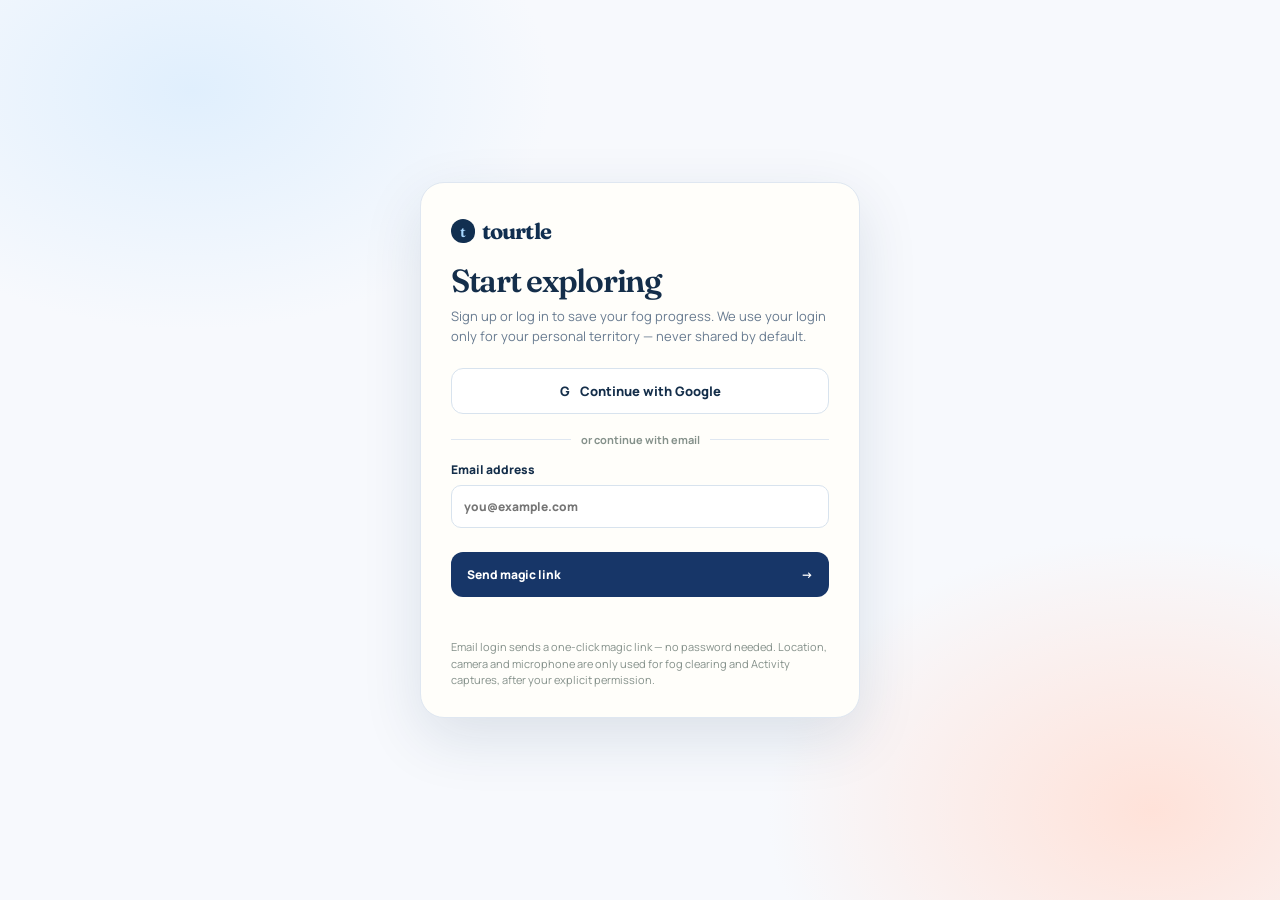
==== auth.html @ af5e0ed7 "deploy_8" ====
<!DOCTYPE html>
<html lang="en">
<head>
  <meta charset="UTF-8">
  <meta name="viewport" content="width=device-width, initial-scale=1.0">
  <title>Tourtle — Sign up / Log in</title>
  <link rel="stylesheet" href="app/style.css">
  <style>
    .auth-shell {
      min-height: 100vh;
      display: grid;
      place-items: center;
      padding: 32px 18px;
      background:
        radial-gradient(600px 400px at 15% 10%, #e0effd 0%, transparent 60%),
        radial-gradient(700px 500px at 90% 90%, #ffe2d9 0%, transparent 55%),
        var(--paper);
    }
    .auth-card {
      width: min(440px, 100%);
      background: #fffefa;
      border: 1px solid var(--line);
      border-radius: 24px;
      padding: 34px 30px 28px;
      box-shadow: 0 20px 60px rgba(17, 47, 80, 0.12);
    }
    .auth-card .brand { margin-bottom: 18px; }
    .auth-card h1 {
      font: 600 32px/1.1 Fraunces, serif;
      letter-spacing: -0.04em;
      margin: 0 0 8px;
    }
    .auth-copy { color: #687b90; font-size: 13px; line-height: 1.55; margin: 0 0 22px; }
    .google-btn {
      width: 100%;
      display: flex; align-items: center; justify-content: center; gap: 10px;
      border: 1px solid #d8e3ee; background: #fff; border-radius: 12px;
      padding: 13px 14px; font-weight: 800; font-size: 13px; color: var(--ink);
    }
    .google-btn:hover { border-color: #a8caea; }
    .divider {
      display: flex; align-items: center; gap: 10px;
      color: #84908a; font-size: 11px; font-weight: 700;
      margin: 18px 0 14px;
    }
    .divider::before, .divider::after {
      content: ""; height: 1px; background: var(--line); flex: 1;
    }
    .auth-field { display: block; font-size: 12px; font-weight: 800; margin: 0 0 10px; }
    .auth-field input {
      display: block; width: 100%; margin-top: 7px;
      border: 1px solid #d8e3ee; background: #fff; border-radius: 10px;
      padding: 12px; outline-color: #4c8fcf;
    }
    .auth-hint { font-size: 11px; color: #84908a; line-height: 1.5; margin: 12px 0 0; }
    .auth-status { font-size: 12px; font-weight: 700; margin: 12px 0 0; min-height: 18px; }
    .auth-status.ok { color: #1f8a4c; }
    .auth-status.err { color: #c0392b; }
  </style>
</head>
<body>
  <div class="auth-shell">
    <div class="auth-card">
      <a href="./index.html" class="brand">
        <div class="brand-mark">t</div>tourtle
      </a>
      <h1>Start exploring</h1>
      <p class="auth-copy">Sign up or log in to save your fog progress. We use your login only for your personal territory — never shared by default.</p>

      <button class="google-btn" id="googleButton" type="button">
        <span aria-hidden="true">G</span> Continue with Google
      </button>

      <div class="divider">or continue with email</div>

      <form id="emailForm">
        <label class="auth-field">
          Email address
          <input id="emailInput" type="email" required autocomplete="email" placeholder="you@example.com">
        </label>
        <button class="primary-button" type="submit" id="emailSubmit">
          Send magic link <span>&rarr;</span>
        </button>
      </form>

      <p class="auth-status" id="authStatus" role="status"></p>
      <p class="auth-hint">Email login sends a one-click magic link — no password needed. Location, camera and microphone are only used for fog clearing and Activity captures, after your explicit permission.</p>
    </div>
  </div>

  <script type="module">
    import { getSession, sendMagicLink, signInWithGoogle, supabase } from './app/auth.js';

    const statusEl = document.querySelector('#authStatus');
    const googleBtn = document.querySelector('#googleButton');
    const form = document.querySelector('#emailForm');
    const emailInput = document.querySelector('#emailInput');
    const submitBtn = document.querySelector('#emailSubmit');

    const params = new URLSearchParams(window.location.search);
    if (params.get('error')) {
      statusEl.textContent = 'Sign-in failed: ' + params.get('error');
      statusEl.className = 'auth-status err';
    }

    // Already signed in? Go straight to the app.
    getSession().then((session) => {
      if (session) window.location.replace('./index.html');
    });

    // Magic-link / OAuth redirect landing back on auth.html (e.g. misconfigured
    // Site URL): pick up the session then forward to the app.
    supabase.auth.onAuthStateChange((event, session) => {
      if ((event === 'SIGNED_IN' || event === 'TOKEN_REFRESHED') && session) {
        window.location.replace('./index.html');
      }
    });

    googleBtn.addEventListener('click', async () => {
      statusEl.textContent = 'Opening Google…';
      statusEl.className = 'auth-status';
      try {
        await signInWithGoogle();
      } catch (e) {
        statusEl.textContent = e.message || 'Google sign-in failed.';
        statusEl.className = 'auth-status err';
      }
    });

    form.addEventListener('submit', async (e) => {
      e.preventDefault();
      const email = emailInput.value.trim();
      if (!email) return;
      submitBtn.disabled = true;
      statusEl.textContent = 'Sending magic link…';
      statusEl.className = 'auth-status';
      try {
        await sendMagicLink(email);
        statusEl.textContent = 'Check your inbox — tap the magic link on this device to finish signing in.';
        statusEl.className = 'auth-status ok';
      } catch (err) {
        statusEl.textContent = err.message || 'Could not send magic link.';
        statusEl.className = 'auth-status err';
      } finally {
        submitBtn.disabled = false;
      }
    });
  </script>
</body>
</html>
---- app/style.css ----
@import url('https://fonts.googleapis.com/css2?family=DM+Mono:wght@500&family=Fraunces:opsz,wght@9..144,600;9..144,700&family=Manrope:wght@400;500;600;700;800&display=swap');

:root {
  --ink: #142e4a;
  --muted: #708094;
  --paper: #f7f9fd;
  --line: #dfe7f1;
  --mint: #a9d8ff;
  --deep-mint: #2568ab;
  --coral: #ff836b;
  --navy: #112f50;
}

* {
  box-sizing: border-box;
}

body {
  margin: 0;
  min-width: 320px;
  background: var(--paper);
  color: var(--ink);
  font-family: Manrope, Arial, sans-serif;
}

button,
input {
  font: inherit;
}

button {
  cursor: pointer;
}

.app-shell {
  min-height: 100vh;
  display: grid;
  grid-template-columns: minmax(430px, 45vw) 1fr;
}

.map-panel {
  min-height: 100vh;
  position: sticky;
  top: 0;
  background: #d9e8f5;
  isolation: isolate;
}

.live-map {
  position: absolute;
  inset: 0;
  z-index: 0;
  width: 100%;
  height: 100%;
}

.map-topbar,
.content-header {
  position: relative;
  z-index: 3;
  display: flex;
  align-items: center;
  justify-content: space-between;
}

.map-topbar {
  padding: 28px 30px;
}

.brand {
  color: var(--navy);
  font: 700 22px Fraunces, serif;
  text-decoration: none;
  letter-spacing: -0.04em;
  display: flex;
  align-items: center;
  gap: 7px;
}

.brand-mark {
  display: grid;
  place-items: center;
  width: 24px;
  height: 24px;
  border-radius: 50% 50% 45% 50%;
  background: var(--navy);
  color: var(--mint);
  font: 600 15px Fraunces, serif;
}

.icon-button {
  width: 38px;
  height: 38px;
  border-radius: 50%;
  border: 2px solid rgba(16, 54, 54, 0.35);
  background: #f5c76a;
  color: #153434;
  font-size: 12px;
  font-weight: 800;
}

.map-controls {
  position: absolute;
  z-index: 3;
  right: 24px;
  top: 50%;
  transform: translateY(-50%);
  display: grid;
  gap: 9px;
}

.map-control {
  border: 0;
  width: 42px;
  height: 42px;
  border-radius: 13px;
  background: rgba(248, 247, 242, 0.92);
  color: var(--navy);
  font-size: 20px;
  box-shadow: 0 4px 16px rgba(21, 73, 60, 0.12);
  display: grid;
  place-items: center;
}

.map-legend {
  position: absolute;
  z-index: 3;
  left: 24px;
  top: 88px;
  display: flex;
  gap: 8px;
  flex-wrap: wrap;
}

.legend-chip {
  background: rgba(248, 247, 242, 0.9);
  border-radius: 999px;
  padding: 5px 9px;
  font-size: 10px;
  font-weight: 700;
  color: var(--navy);
  display: flex;
  align-items: center;
  gap: 6px;
}

.swatch {
  width: 10px;
  height: 10px;
  border-radius: 2px;
}

.swatch.fog {
  background: #4b5d70;
}
.swatch.activated {
  background: #9bdaff;
}
.swatch.cleared {
  background: transparent;
  border: 2px solid #2465a7;
}

.map-summary {
  position: absolute;
  z-index: 3;
  left: 25px;
  right: 25px;
  bottom: 25px;
  border: 1px solid rgba(255, 255, 255, 0.6);
  background: rgba(248, 247, 242, 0.88);
  border-radius: 18px;
  padding: 16px 17px;
  box-shadow: 0 10px 30px rgba(15, 64, 54, 0.12);
  backdrop-filter: blur(8px);
}

.eyebrow {
  margin: 0 0 5px;
  color: #6e8278;
  font: 500 10px "DM Mono", monospace;
  letter-spacing: 0.1em;
  text-transform: uppercase;
}

.territory-title {
  margin: 0 0 6px;
  font: 600 17px Fraunces, serif;
}

.hex-meta {
  margin: 0 0 12px;
  color: #667874;
  font: 500 10px "DM Mono", monospace;
}

.progress-row {
  display: flex;
  justify-content: space-between;
  font-size: 11px;
  color: #667874;
  margin-bottom: 8px;
}

.progress-track {
  height: 6px;
  background: #e4ece5;
  border-radius: 999px;
  overflow: hidden;
  position: relative;
}

.progress-track span {
  display: block;
  height: 100%;
  width: 0;
  border-radius: inherit;
  background: var(--deep-mint);
  transition: width 0.5s ease;
}

.user-puck {
  width: 18px;
  height: 18px;
  border-radius: 50%;
  background: #2a69aa;
  border: 3px solid #fff;
  box-shadow: 0 0 0 8px rgba(42, 105, 170, 0.18);
}

.content-panel {
  padding: 45px clamp(28px, 5vw, 75px) 52px;
  max-width: 940px;
  width: 100%;
  margin: auto;
}

.content-header {
  gap: 20px;
}

.content-header h1 {
  font: 600 clamp(33px, 4vw, 50px) / 1.04 Fraunces, serif;
  letter-spacing: -0.045em;
  margin: 0;
}

.status-pill {
  flex: none;
  display: flex;
  gap: 8px;
  align-items: center;
  color: #2568ab;
  background: #dceeff;
  border: 0;
  border-radius: 999px;
  padding: 10px 13px;
  font-size: 11px;
  font-weight: 700;
}

.status-pill i {
  width: 7px;
  height: 7px;
  border-radius: 50%;
  background: #347bc2;
}

.status-pill.live i {
  background: #1f8a4c;
  box-shadow: 0 0 0 4px rgba(31, 138, 76, 0.18);
}

.stat-grid {
  display: grid;
  grid-template-columns: repeat(3, 1fr);
  gap: 12px;
  margin: 38px 0 42px;
}

.stat-card {
  display: flex;
  align-items: center;
  gap: 11px;
  border: 1px solid var(--line);
  background: #fffefa;
  border-radius: 15px;
  padding: 15px 13px;
}

.streak-card {
  background: #173d68;
  color: #fff;
  border-color: #173d68;
}

.stat-icon {
  display: grid;
  place-items: center;
  width: 30px;
  height: 30px;
  border-radius: 10px;
  color: #e4fff5;
  background: #2b5f94;
  font-size: 17px;
}

.stat-icon.mint {
  background: #deefff;
  color: #2a69aa;
}

.stat-icon.coral {
  background: #ffe2d9;
  color: #dc6755;
}

.stat-value {
  margin: 0;
  font-weight: 800;
  font-size: 17px;
  white-space: nowrap;
}

.stat-label {
  margin: 1px 0 0;
  color: #73817b;
  font-size: 10px;
  white-space: nowrap;
}

.streak-card .stat-label {
  color: #b3ccc1;
}

.section-block {
  border-top: 1px solid var(--line);
  padding: 29px 0;
}

.section-heading {
  display: flex;
  align-items: end;
  justify-content: space-between;
  gap: 14px;
  margin-bottom: 16px;
}

.section-heading h2 {
  font: 600 23px Fraunces, serif;
  letter-spacing: -0.035em;
  margin: 0;
}

.text-button {
  border: 0;
  background: transparent;
  color: #2568ab;
  font-size: 11px;
  font-weight: 800;
  padding: 4px 0;
}

.next-unlock-card {
  display: flex;
  align-items: center;
  gap: 17px;
  padding: 17px;
  border-radius: 16px;
  background: #e4f0fb;
}

.mini-hex {
  width: 45px;
  height: 45px;
  clip-path: polygon(25% 6%, 75% 6%, 100% 50%, 75% 94%, 25% 94%, 0 50%);
  display: grid;
  place-items: center;
  flex: none;
  color: #173d68;
  font-size: 18px;
  background: #9bdaff;
}

.unlock-copy {
  flex: 1;
}

.unlock-copy h3 {
  margin: 0 0 3px;
  font: 600 18px Fraunces, serif;
}

.unlock-copy p {
  margin: 0;
  color: #5d736b;
  font-size: 11px;
  line-height: 1.45;
}

.dark {
  background: #cbdcec;
}

.dark span {
  background: #9bdaff;
}

.arrow-button {
  width: 33px;
  height: 33px;
  border: 0;
  border-radius: 50%;
  background: var(--navy);
  color: white;
  font-size: 21px;
  display: grid;
  place-items: center;
}

.activity-choices {
  display: grid;
  grid-template-columns: repeat(3, 1fr);
  gap: 10px;
}

.activity-choice {
  padding: 14px 11px;
  text-align: left;
  border: 1px solid var(--line);
  border-radius: 14px;
  background: white;
  color: var(--ink);
  transition: transform 0.2s, border-color 0.2s, box-shadow 0.2s;
}

.activity-choice:hover {
  transform: translateY(-2px);
  border-color: #a8caea;
  box-shadow: 0 6px 15px rgba(30, 80, 69, 0.08);
}

.activity-choice b {
  display: block;
  font-size: 11px;
  line-height: 1.25;
}

.activity-choice small {
  display: block;
  font-size: 9px;
  color: #81908a;
  line-height: 1.4;
  margin-top: 3px;
}

.choice-icon {
  display: grid;
  place-items: center;
  width: 28px;
  height: 28px;
  border-radius: 9px;
  margin-bottom: 10px;
  background: #e2effb;
  color: #2a69aa;
  font-weight: 800;
}

.outing-chip {
  display: inline-flex;
  margin-left: 8px;
  padding: 2px 8px;
  border-radius: 999px;
  background: #ffe2d9;
  color: #dc6755;
  font-size: 10px;
}

.outing-chip[hidden] {
  display: none;
}

.leaderboard {
  margin: 0;
  padding: 0;
  list-style: none;
  display: grid;
  gap: 3px;
}

.leaderboard li {
  display: grid;
  grid-template-columns: 21px 27px 1fr auto;
  align-items: center;
  gap: 9px;
  padding: 8px;
  border-radius: 10px;
  font-size: 11px;
}

.leaderboard li.you {
  background: #e3f0fb;
}

.rank {
  color: #82908a;
  font: 500 10px "DM Mono", monospace;
}

.avatar {
  width: 25px;
  height: 25px;
  display: grid;
  place-items: center;
  border-radius: 50%;
  font-size: 10px;
  font-weight: 800;
  color: #fff;
}

.violet {
  background: #6e66a9;
}
.gold {
  background: #cd9f42;
}
.user {
  background: #2a69aa;
}
.person {
  font-weight: 700;
}
.person small {
  display: inline;
  margin-left: 5px;
  color: #82908a;
  font-size: 9px;
  font-weight: 500;
}
.leaderboard li b {
  font: 700 12px "DM Mono", monospace;
}

.dialog {
  border: 0;
  padding: 0;
  background: transparent;
  max-width: 510px;
  width: calc(100% - 32px);
}

.dialog::backdrop {
  background: rgba(12, 38, 70, 0.48);
  backdrop-filter: blur(3px);
}

.dialog-card {
  position: relative;
  background: #fbfaf5;
  border-radius: 24px;
  padding: 31px;
  box-shadow: 0 20px 80px rgba(0, 0, 0, 0.25);
}

.dialog-card h2 {
  font: 600 32px Fraunces, serif;
  letter-spacing: -0.04em;
  margin: 0 0 6px;
}

.dialog-copy {
  color: #687b90;
  font-size: 13px;
  line-height: 1.5;
  margin: 0 0 23px;
}

.dialog-close {
  position: absolute;
  right: 15px;
  top: 13px;
  border: 0;
  background: transparent;
  font-size: 25px;
  color: #6e8499;
}

.field-label {
  display: block;
  font-size: 12px;
  font-weight: 800;
  margin: 16px 0 8px;
}

.field-label small {
  font-weight: 500;
  color: #84908a;
}

.field-label input {
  display: block;
  width: 100%;
  border: 1px solid #d8e3ee;
  background: white;
  border-radius: 10px;
  padding: 12px;
  margin-top: 7px;
  outline-color: #4c8fcf;
}

.category-grid {
  display: grid;
  grid-template-columns: repeat(2, 1fr);
  gap: 8px;
}

.category {
  border: 1px solid #dde6f0;
  background: white;
  border-radius: 9px;
  padding: 10px 8px;
  color: #60758b;
  font-size: 11px;
  font-weight: 700;
  text-align: left;
}

.category.selected {
  border-color: #397fc3;
  background: #e0effd;
  color: #2568ab;
}

.primary-button {
  margin-top: 24px;
  width: 100%;
  display: flex;
  justify-content: space-between;
  align-items: center;
  border: 0;
  border-radius: 12px;
  padding: 14px 16px;
  background: #173668;
  color: white;
  font-weight: 800;
  font-size: 12px;
}

.toast {
  position: fixed;
  z-index: 10;
  left: 50%;
  bottom: 25px;
  transform: translate(-50%, 130px);
  opacity: 0;
  transition: 0.35s;
  background: #173668;
  color: white;
  padding: 12px 17px;
  border-radius: 999px;
  box-shadow: 0 12px 25px rgba(0, 0, 0, 0.2);
  font-size: 12px;
  font-weight: 700;
  max-width: min(520px, calc(100% - 24px));
}

.toast.visible {
  transform: translate(-50%, 0);
  opacity: 1;
}

@media (max-width: 840px) {
  .app-shell {
    display: block;
  }
  .map-panel {
    position: relative;
    min-height: 50vh;
    height: 520px;
  }
  .content-panel {
    padding: 32px 22px 44px;
  }
  .stat-grid,
  .activity-choices {
    grid-template-columns: 1fr;
  }
}
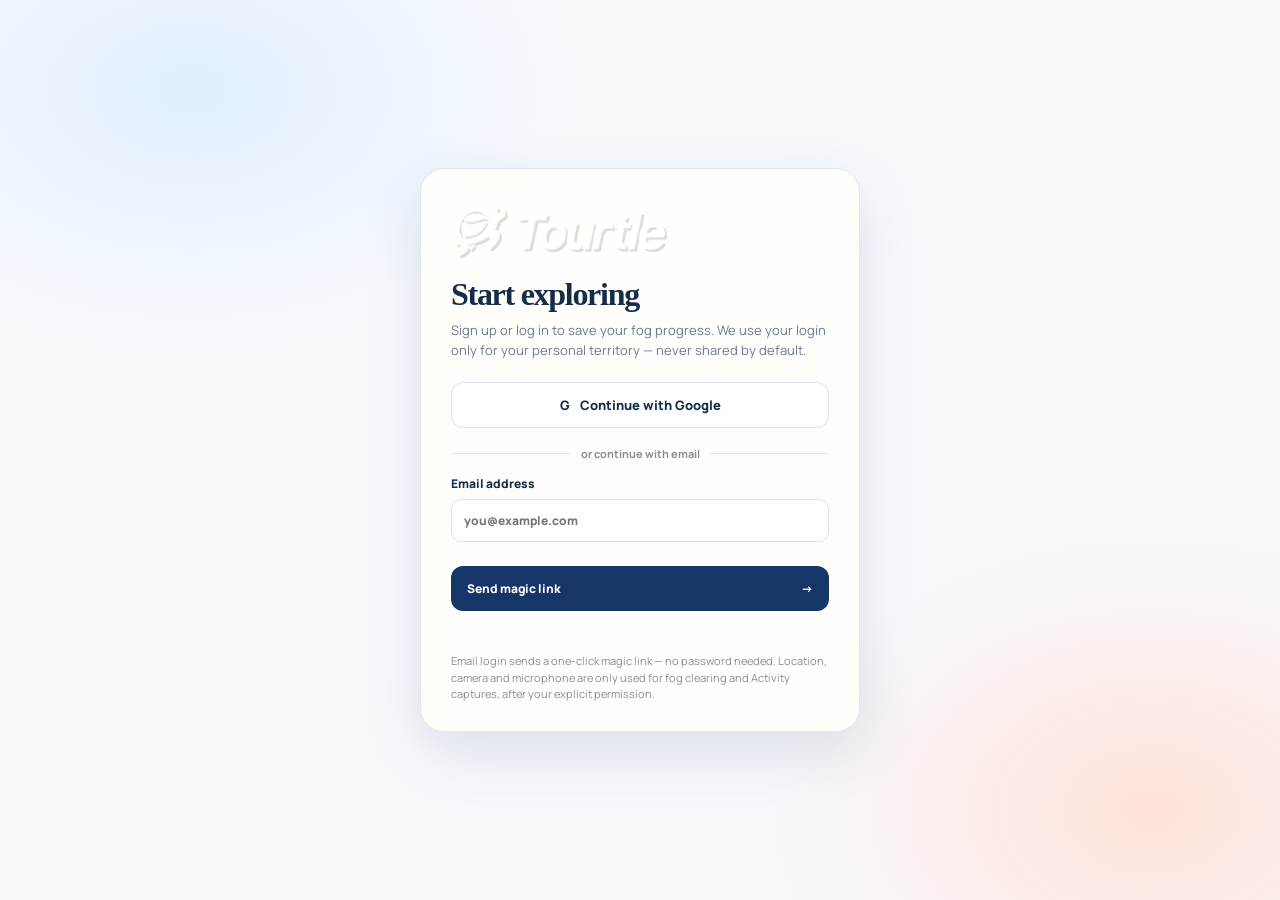
==== commit 9e86391a: "Tourtle turtle logo: app icons, favicon, topbar brand, auth lockup" ====
--- a/auth.html
+++ b/auth.html
@@ -61,8 +61,8 @@
 <body>
   <div class="auth-shell">
     <div class="auth-card">
-      <a href="./index.html" class="brand">
-        <div class="brand-mark">t</div>tourtle
+      <a href="./index.html" class="brand auth-lockup" aria-label="Tourtle home">
+        <img src="app/brand/tourtle-lockup-800.png" alt="Tourtle" width="220" height="55">
       </a>
       <h1>Start exploring</h1>
       <p class="auth-copy">Sign up or log in to save your fog progress. We use your login only for your personal territory — never shared by default.</p>
--- a/app/style.css
+++ b/app/style.css
@@ -1,4 +1,4 @@
-@import url('https://fonts.googleapis.com/css2?family=DM+Mono:wght@500&family=Fraunces:opsz,wght@9..144,600;9..144,700&family=Manrope:wght@400;500;600;700;800&display=swap');
+@import url('https://fonts.googleapis.com/css2?family=DM+Mono:wght@500&family=Manrope:wght@400;500;600;700;800&display=swap');
 
 :root {
   --ink: #142e4a;
@@ -33,17 +33,17 @@
 }
 
 .app-shell {
-  min-height: 100vh;
-  display: grid;
-  grid-template-columns: minmax(430px, 45vw) 1fr;
+  height: 100dvh;
+  overflow: hidden;
+  display: block;
 }
 
 .map-panel {
-  min-height: 100vh;
-  position: sticky;
-  top: 0;
+  position: relative;
+  height: 100dvh;
   background: #d9e8f5;
   isolation: isolate;
+  overflow: hidden;
 }
 
 .live-map {
@@ -69,7 +69,7 @@
 
 .brand {
   color: var(--navy);
-  font: 700 22px Fraunces, serif;
+  font: 700 22px Manrope, sans-serif;
   text-decoration: none;
   letter-spacing: -0.04em;
   display: flex;
@@ -78,14 +78,21 @@
 }
 
 .brand-mark {
-  display: grid;
-  place-items: center;
-  width: 24px;
-  height: 24px;
-  border-radius: 50% 50% 45% 50%;
-  background: var(--navy);
-  color: var(--mint);
-  font: 600 15px Fraunces, serif;
+  display: block;
+  width: 28px;
+  height: 28px;
+  object-fit: contain;
+}
+
+.auth-lockup {
+  display: block;
+  margin-bottom: 18px;
+}
+
+.auth-lockup img {
+  display: block;
+  width: 220px;
+  height: auto;
 }
 
 .icon-button {
@@ -103,8 +110,7 @@
   position: absolute;
   z-index: 3;
   right: 24px;
-  top: 50%;
-  transform: translateY(-50%);
+  top: 140px;
   display: grid;
   gap: 9px;
 }
@@ -132,6 +138,43 @@
   flex-wrap: wrap;
 }
 
+/* Diagnostic readouts (V0 transient tuning). Top-right stack, in the slot
+ * freed by the tracking pill. Superadmin gets both; admin gets zoom only. */
+.zoom-level {
+  position: absolute;
+  z-index: 3;
+  right: 24px;
+  top: 88px;
+  background: rgba(23, 54, 104, 0.85);
+  color: #fff;
+  border-radius: 999px;
+  padding: 5px 11px;
+  font-size: 11px;
+  font-weight: 800;
+  font-variant-numeric: tabular-nums;
+  letter-spacing: 0.02em;
+}
+
+.tilt-level {
+  position: absolute;
+  z-index: 3;
+  right: 24px;
+  top: 118px;
+  background: rgba(23, 54, 104, 0.85);
+  color: #fff;
+  border-radius: 999px;
+  padding: 5px 11px;
+  font-size: 11px;
+  font-weight: 800;
+  font-variant-numeric: tabular-nums;
+  letter-spacing: 0.02em;
+}
+
+/* Explore Live pill: lives in the card float stack, above the card. */
+.map-tracking {
+  box-shadow: 0 4px 16px rgba(21, 73, 60, 0.12);
+}
+
 .legend-chip {
   background: rgba(248, 247, 242, 0.9);
   border-radius: 999px;
@@ -151,28 +194,153 @@
 }
 
 .swatch.fog {
-  background: #4b5d70;
+  background: #3a4b5e;
 }
 .swatch.activated {
-  background: #9bdaff;
+  background: #8fd0f2;
 }
 .swatch.cleared {
-  background: transparent;
-  border: 2px solid #2465a7;
+  background: #5cc581;
+}
+
+.map-control svg {
+  display: block;
+}
+
+.map-control.active {
+  background: var(--navy);
+  color: #fff;
+}
+
+/* Sandbox joystick pad: bottom-left, above the summary card. */
+.joystick {
+  position: absolute;
+  z-index: 3;
+  left: 24px;
+  bottom: calc(210px + env(safe-area-inset-bottom, 0px));
+  display: grid;
+  gap: 8px;
+  justify-items: center;
+}
+
+.joystick[hidden] {
+  display: none;
+}
+
+.joy-base {
+  width: 120px;
+  height: 120px;
+  border-radius: 50%;
+  background: rgba(248, 247, 242, 0.92);
+  box-shadow: 0 4px 16px rgba(21, 73, 60, 0.12);
+  display: grid;
+  place-items: center;
+  touch-action: none;
+  cursor: pointer;
+}
+
+.joy-nub {
+  width: 52px;
+  height: 52px;
+  border-radius: 50%;
+  background: var(--navy);
+  box-shadow: 0 2px 8px rgba(17, 47, 80, 0.35);
+}
+
+.joy-tag {
+  margin: 0;
+  font: 700 9px "DM Mono", monospace;
+  letter-spacing: 0.08em;
+  color: #fff;
+  background: rgba(23, 54, 104, 0.8);
+  padding: 3px 8px;
+  border-radius: 999px;
+}
+
+/* Card dock: bottom-anchored column. The float stack (recenter + Explore
+ * Live) rides directly above the card and follows it as it expands. */
+.card-dock {
+  position: absolute;
+  z-index: 4;
+  left: 12px;
+  right: 12px;
+  bottom: calc(12px + env(safe-area-inset-bottom, 0px));
+  display: flex;
+  flex-direction: column;
+  align-items: stretch;
+  pointer-events: none;
+}
+
+.card-dock > * { pointer-events: auto; }
+
+.card-float-stack {
+  align-self: flex-end;
+  display: flex;
+  flex-direction: column;
+  align-items: flex-end;
+  gap: 9px;
+  margin-bottom: 10px;
+}
+
+.bottom-card {
+  position: relative;
+  border: 1px solid rgba(255, 255, 255, 0.6);
+  background: rgba(248, 247, 242, 0.94);
+  border-radius: 18px;
+  box-shadow: 0 10px 30px rgba(15, 64, 54, 0.16);
+  backdrop-filter: blur(8px);
+  max-height: calc(100dvh - 170px);
+  display: flex;
+  flex-direction: column;
+  overflow: hidden;
+}
+
+.card-handle {
+  display: flex;
+  justify-content: center;
+  padding: 8px 0 0;
+  flex: none;
+}
+
+.card-handle span {
+  width: 36px;
+  height: 4px;
+  border-radius: 999px;
+  background: #d9e2ee;
 }
 
 .map-summary {
-  position: absolute;
-  z-index: 3;
-  left: 25px;
-  right: 25px;
-  bottom: 25px;
-  border: 1px solid rgba(255, 255, 255, 0.6);
-  background: rgba(248, 247, 242, 0.88);
-  border-radius: 18px;
-  padding: 16px 17px;
-  box-shadow: 0 10px 30px rgba(15, 64, 54, 0.12);
-  backdrop-filter: blur(8px);
+  display: flex;
+  align-items: flex-start;
+  gap: 12px;
+  padding: 8px 17px 16px;
+  cursor: pointer;
+  flex: none;
+}
+
+.summary-text {
+  flex: 1;
+  min-width: 0;
+}
+
+.detail-content {
+  display: none;
+  overflow-y: auto;
+  padding: 4px 17px 20px;
+  border-top: 1px solid var(--line);
+  -webkit-overflow-scrolling: touch;
+}
+
+.bottom-card.expanded .detail-content {
+  display: block;
+}
+
+@media (min-width: 700px) {
+  .card-dock {
+    left: 25px;
+    right: auto;
+    width: min(430px, calc(100vw - 50px));
+  }
 }
 
 .eyebrow {
@@ -184,16 +352,204 @@
 }
 
 .territory-title {
-  margin: 0 0 6px;
-  font: 600 17px Fraunces, serif;
-}
-
-.hex-meta {
-  margin: 0 0 12px;
+  margin: 0;
+  font: 800 18px Manrope, sans-serif;
+  letter-spacing: -0.02em;
+}
+
+.title-stack {
+  display: flex;
+  flex-direction: column;
+  align-items: flex-start;
+  gap: 2px;
+  min-width: 0;
+  flex: 1;
+}
+
+/* My City header: title stack top-left, counts flush right */
+.city-header {
+  display: flex;
+  align-items: flex-start;
+  justify-content: space-between;
+  gap: 12px;
+  margin-bottom: 10px;
+}
+
+.city-header .header-counts {
+  margin-left: auto;
+}
+
+.header-counts {
+  display: flex;
+  align-items: stretch;
+  gap: 0;
+  flex: none;
+  background: transparent;
+  border: none;
+  border-radius: 12px;
+  padding: 7px 6px;
+  box-shadow: none;
+}
+
+.count-panel {
+  display: flex;
+  flex-direction: column;
+  align-items: center;
+  gap: 5px;
+  padding: 0 8px;
+}
+
+.panel-title {
+  font: 700 9px "DM Mono", monospace;
+  letter-spacing: 0.08em;
+  text-transform: uppercase;
+  color: #6e8278;
+  line-height: 1;
+}
+
+.count-divider {
+  width: 1px;
+  align-self: stretch;
+  background: var(--line);
+  margin: 2px 4px;
+}
+
+.count-item {
+  display: flex;
+  flex-direction: column;
+  align-items: center;
+  gap: 3px;
+}
+
+.count-boxes {
+  display: flex;
+  gap: 6px;
+}
+
+.count-box {
+  position: relative;
+  min-width: 38px;
+  height: 34px;
+  padding: 0 10px;
+  display: grid;
+  place-items: center;
+  background: #fff;
+  border: 1px solid var(--line);
+  border-radius: 9px;
+  font: 800 15px "DM Mono", monospace;
+  font-variant-numeric: tabular-nums;
+  line-height: 1;
+  box-shadow: 0 1px 4px rgba(16, 46, 74, 0.06);
+}
+
+.count-box.activated b {
+  color: #8fd0f2;
+}
+
+.count-box.unlocked b {
+  color: #5cc581;
+}
+
+.count-box.neutral b {
+  color: var(--navy);
+}
+
+.box-dot {
+  position: absolute;
+  top: -4px;
+  right: -4px;
+  width: 9px;
+  height: 9px;
+  border-radius: 50%;
+  border: 2px solid rgba(248, 247, 242, 0.94);
+  box-shadow: 0 0 0 1px rgba(0,0,0,0.04);
+}
+
+.box-dot.blue {
+  background: #8fd0f2;
+}
+
+.box-dot.green {
+  background: #5cc581;
+}
+
+.box-sublabel {
+  font: 600 8px "DM Mono", monospace;
+  letter-spacing: 0.04em;
+  text-transform: uppercase;
+  color: #6e8278;
+  line-height: 1;
+}
+
+.count-label {
+  font: 600 9px "DM Mono", monospace;
+  letter-spacing: 0.06em;
+  text-transform: uppercase;
+  color: #6e8278;
+  line-height: 1;
+}
+
+.area-name {
+  margin: 0;
   color: #667874;
+  font: 600 12px Manrope, sans-serif;
+  white-space: nowrap;
+  overflow: hidden;
+  text-overflow: ellipsis;
+  max-width: 100%;
+}
+
+.hex-line {
+  margin: 1px 0 0;
+  color: #8a9aa8;
   font: 500 10px "DM Mono", monospace;
-}
-
+  letter-spacing: 0.02em;
+  white-space: nowrap;
+  overflow: hidden;
+  text-overflow: ellipsis;
+}
+
+.countdown-row {
+  display: flex;
+  align-items: center;
+  justify-content: flex-start;
+  gap: 6px;
+  font-size: 11px;
+  color: #667874;
+  margin-bottom: 8px;
+}
+
+.countdown-text {
+  flex: none;
+  min-width: 0;
+}
+
+.countdown-text b {
+  color: var(--navy);
+  font-variant-numeric: tabular-nums;
+}
+
+.countdown-row.unlocked .countdown-text {
+  color: #1f8a4c;
+  font-weight: 800;
+}
+
+.lock-icon {
+  display: grid;
+  place-items: center;
+  flex: none;
+  color: var(--navy);
+}
+
+.lock-icon svg {
+  display: block;
+}
+
+.countdown-row.unlocked .lock-icon {
+  color: #1f8a4c;
+}
+
+/* Legacy progress-row kept for expanded detail blocks (not the summary card) */
 .progress-row {
   display: flex;
   justify-content: space-between;
@@ -208,6 +564,11 @@
   border-radius: 999px;
   overflow: hidden;
   position: relative;
+}
+
+#tileProgressTrack {
+  margin-top: 10px;
+  width: 100%;
 }
 
 .progress-track span {
@@ -219,6 +580,10 @@
   transition: width 0.5s ease;
 }
 
+.progress-track.unlocked span {
+  background: #5cc581;
+}
+
 .user-puck {
   width: 18px;
   height: 18px;
@@ -228,19 +593,13 @@
   box-shadow: 0 0 0 8px rgba(42, 105, 170, 0.18);
 }
 
-.content-panel {
-  padding: 45px clamp(28px, 5vw, 75px) 52px;
-  max-width: 940px;
-  width: 100%;
-  margin: auto;
-}
-
 .content-header {
   gap: 20px;
+  padding-top: 18px;
 }
 
 .content-header h1 {
-  font: 600 clamp(33px, 4vw, 50px) / 1.04 Fraunces, serif;
+  font: 600 clamp(33px, 4vw, 50px) / 1.04 Manrope, sans-serif;
   letter-spacing: -0.045em;
   margin: 0;
 }
@@ -338,6 +697,11 @@
   padding: 29px 0;
 }
 
+#unlockingSection {
+  border-top: none;
+  padding-top: 8px;
+}
+
 .section-heading {
   display: flex;
   align-items: end;
@@ -347,7 +711,7 @@
 }
 
 .section-heading h2 {
-  font: 600 23px Fraunces, serif;
+  font: 600 23px Manrope, sans-serif;
   letter-spacing: -0.035em;
   margin: 0;
 }
@@ -388,7 +752,7 @@
 
 .unlock-copy h3 {
   margin: 0 0 3px;
-  font: 600 18px Fraunces, serif;
+  font: 600 18px Manrope, sans-serif;
 }
 
 .unlock-copy p {
@@ -398,6 +762,46 @@
   line-height: 1.45;
 }
 
+.understood-button {
+  margin-top: 16px;
+  width: 100%;
+  border: 0;
+  border-radius: 12px;
+  padding: 12px 16px;
+  background: var(--navy);
+  color: #fff;
+  font-weight: 800;
+  font-size: 12px;
+}
+
+.collapsed-bar {
+  display: flex;
+  align-items: center;
+  justify-content: space-between;
+  width: 100%;
+  border: 1px solid var(--line);
+  background: #fff;
+  border-radius: 14px;
+  padding: 14px 16px;
+  font-weight: 700;
+  font-size: 13px;
+  color: var(--ink);
+}
+
+.collapsed-bar[hidden] { display: none !important; }
+
+.collapsed-bar .info-icon {
+  display: grid;
+  place-items: center;
+  width: 28px;
+  height: 28px;
+  border-radius: 50%;
+  background: var(--navy);
+  color: #fff;
+}
+
+.unlocking-content[hidden] { display: none !important; }
+
 .dark {
   background: #cbdcec;
 }
@@ -418,6 +822,13 @@
   place-items: center;
 }
 
+.section-subtitle {
+  margin: -8px 0 14px;
+  color: #6e8278;
+  font-size: 11px;
+  line-height: 1.4;
+}
+
 .activity-choices {
   display: grid;
   grid-template-columns: repeat(3, 1fr);
@@ -425,8 +836,14 @@
 }
 
 .activity-choice {
-  padding: 14px 11px;
-  text-align: left;
+  aspect-ratio: 1;
+  padding: 12px 8px;
+  text-align: center;
+  display: flex;
+  flex-direction: column;
+  align-items: center;
+  justify-content: center;
+  gap: 8px;
   border: 1px solid var(--line);
   border-radius: 14px;
   background: white;
@@ -440,30 +857,151 @@
   box-shadow: 0 6px 15px rgba(30, 80, 69, 0.08);
 }
 
+.activity-choice.muted,
+.activity-choice:disabled {
+  opacity: 0.35;
+  filter: grayscale(0.6);
+  cursor: not-allowed;
+}
+
+.activity-choice.muted:hover,
+.activity-choice:disabled:hover {
+  transform: none;
+  border-color: var(--line);
+  box-shadow: none;
+}
+
 .activity-choice b {
   display: block;
-  font-size: 11px;
-  line-height: 1.25;
-}
-
-.activity-choice small {
-  display: block;
-  font-size: 9px;
-  color: #81908a;
-  line-height: 1.4;
-  margin-top: 3px;
+  font-size: 12px;
+  font-weight: 700;
+  line-height: 1.2;
 }
 
 .choice-icon {
   display: grid;
   place-items: center;
-  width: 28px;
-  height: 28px;
+  width: 32px;
+  height: 32px;
   border-radius: 9px;
-  margin-bottom: 10px;
   background: #e2effb;
   color: #2a69aa;
   font-weight: 800;
+  flex: none;
+}
+
+.capture-area {
+  margin-top: 14px;
+  border: 1px solid var(--line);
+  border-radius: 14px;
+  background: #fff;
+  padding: 14px;
+  display: grid;
+  gap: 10px;
+}
+
+.capture-area[hidden] { display: none !important; }
+
+.capture-tabs {
+  display: flex;
+  gap: 8px;
+  align-items: center;
+}
+
+.capture-tab {
+  border: 1px solid var(--line);
+  background: #f7f9fd;
+  border-radius: 999px;
+  padding: 6px 12px;
+  font-size: 11px;
+  font-weight: 700;
+}
+
+.capture-tab.active {
+  background: var(--navy);
+  color: #fff;
+  border-color: var(--navy);
+}
+
+.capture-close {
+  margin-left: auto;
+  border: 0;
+  background: transparent;
+  font-size: 18px;
+  line-height: 1;
+  padding: 4px 8px;
+}
+
+#photoPreview {
+  width: 100%;
+  max-height: 220px;
+  background: #000;
+  border-radius: 10px;
+  object-fit: cover;
+}
+
+#photoThumb {
+  width: 100%;
+  max-height: 220px;
+  border-radius: 10px;
+  object-fit: cover;
+}
+
+.capture-actions {
+  display: flex;
+  flex-wrap: wrap;
+  gap: 8px;
+  align-items: center;
+}
+
+.capture-btn {
+  border: 1px solid var(--line);
+  background: #fff;
+  border-radius: 999px;
+  padding: 8px 12px;
+  font-size: 11px;
+  font-weight: 700;
+}
+
+.capture-btn.primary {
+  background: var(--navy);
+  color: #fff;
+  border-color: var(--navy);
+}
+
+.capture-btn[hidden] { display: none !important; }
+
+.capture-hint {
+  color: #8a9aa8;
+  font-size: 10px;
+}
+
+.voice-bar {
+  display: flex;
+  align-items: center;
+  gap: 10px;
+}
+
+.voice-wave {
+  flex: 1;
+  height: 28px;
+  border-radius: 8px;
+  background: #e2effb;
+  position: relative;
+  overflow: hidden;
+}
+
+.voice-timer {
+  font: 700 12px "DM Mono", monospace;
+  font-variant-numeric: tabular-nums;
+}
+
+#voiceAudio { width: 100%; }
+
+@media (max-width: 840px) {
+  .activity-choices {
+    grid-template-columns: repeat(3, 1fr);
+  }
 }
 
 .outing-chip {
@@ -541,6 +1079,13 @@
   font: 700 12px "DM Mono", monospace;
 }
 
+.data-credit {
+  margin: 18px 0 4px;
+  color: #84908a;
+  font-size: 9px;
+  line-height: 1.5;
+}
+
 .dialog {
   border: 0;
   padding: 0;
@@ -563,7 +1108,7 @@
 }
 
 .dialog-card h2 {
-  font: 600 32px Fraunces, serif;
+  font: 600 32px Manrope, sans-serif;
   letter-spacing: -0.04em;
   margin: 0 0 6px;
 }
@@ -664,25 +1209,688 @@
   max-width: min(520px, calc(100% - 24px));
 }
 
+.pwa-banner {
+  position: fixed;
+  z-index: 9;
+  left: 12px;
+  right: 12px;
+  bottom: calc(12px + env(safe-area-inset-bottom, 0px));
+  display: flex;
+  align-items: center;
+  gap: 10px;
+  background: #173668;
+  color: #fff;
+  padding: 10px 12px 10px 16px;
+  border-radius: 14px;
+  box-shadow: 0 10px 30px rgba(15,64,54,0.22);
+  font-size: 12px;
+  font-weight: 700;
+}
+
+.pwa-banner[hidden] { display: none; }
+
+.pwa-install {
+  margin-left: auto;
+  border: 0;
+  background: #fff;
+  color: #173668;
+  padding: 7px 12px;
+  border-radius: 999px;
+  font-weight: 800;
+  font-size: 11px;
+}
+
+.pwa-dismiss {
+  border: 0;
+  background: transparent;
+  color: #fff;
+  font-size: 18px;
+  line-height: 1;
+  padding: 4px 6px;
+}
+
+/* Fullscreen camera */
+.cam-sheet {
+  border: 0;
+  padding: 0;
+  margin: 0;
+  max-width: 100vw;
+  max-height: 100dvh;
+  width: 100vw;
+  height: 100dvh;
+  background: #000;
+  color: #fff;
+}
+
+.cam-sheet::backdrop { background: #000; }
+
+.cam-top {
+  position: absolute;
+  top: 0; left: 0; right: 0;
+  z-index: 2;
+  display: flex;
+  align-items: center;
+  justify-content: center;
+  padding: calc(14px + env(safe-area-inset-top, 0px)) 16px 12px;
+  background: linear-gradient(rgba(0,0,0,0.5), transparent);
+}
+
+.cam-toggle {
+  display: flex;
+  gap: 4px;
+  background: rgba(255,255,255,0.16);
+  border-radius: 999px;
+  padding: 3px;
+}
+
+.cam-tab {
+  border: 0;
+  background: transparent;
+  color: #fff;
+  border-radius: 999px;
+  padding: 7px 16px;
+  font-size: 12px;
+  font-weight: 700;
+}
+
+.cam-tab.active { background: #fff; color: #000; }
+
+.cam-close {
+  position: absolute;
+  right: 12px;
+  top: calc(12px + env(safe-area-inset-top, 0px));
+  border: 0;
+  background: rgba(255,255,255,0.16);
+  color: #fff;
+  width: 36px; height: 36px;
+  border-radius: 50%;
+  font-size: 20px;
+  line-height: 1;
+}
+
+#camPreview, #camReview {
+  position: absolute;
+  inset: 0;
+  width: 100%;
+  height: 100%;
+  object-fit: cover;
+}
+
+#camReview[hidden] { display: none !important; }
+
+.cam-bottom {
+  position: absolute;
+  bottom: 0; left: 0; right: 0;
+  z-index: 2;
+  display: flex;
+  align-items: center;
+  justify-content: center;
+  gap: 28px;
+  padding: 18px 16px calc(22px + env(safe-area-inset-bottom, 0px));
+  background: linear-gradient(transparent, rgba(0,0,0,0.55));
+}
+
+.cam-shutter {
+  width: 68px; height: 68px;
+  border-radius: 50%;
+  border: 4px solid #fff;
+  background: transparent;
+  flex: none;
+}
+
+.cam-shutter.recording { background: #e5484d; }
+
+.cam-flip, .cam-retake {
+  border: 0;
+  background: rgba(255,255,255,0.16);
+  color: #fff;
+  width: 44px; height: 44px;
+  border-radius: 50%;
+  font-size: 18px;
+  font-weight: 800;
+}
+
+.cam-save {
+  border: 0;
+  background: #fff;
+  color: #000;
+  border-radius: 999px;
+  padding: 12px 26px;
+  font-weight: 800;
+  font-size: 14px;
+}
+
+.cam-save[hidden], .cam-retake[hidden] { display: none !important; }
+
+/* Tile gallery */
+.tile-gallery {
+  margin-top: 12px;
+  display: grid;
+  grid-template-columns: repeat(3, 1fr);
+  gap: 8px;
+}
+
+.tile-gallery[hidden] { display: none !important; }
+
+.tile-gallery .g-thumb {
+  width: 100%;
+  aspect-ratio: 1;
+  object-fit: cover;
+  border-radius: 10px;
+  background: #e4ece5;
+  border: 0;
+  padding: 0;
+  overflow: hidden;
+}
+
+.tile-gallery .g-thumb.voice-thumb {
+  display: grid;
+  place-items: center;
+  background: #e2effb;
+  color: #2a69aa;
+  cursor: pointer;
+}
+
+.tile-gallery .g-thumb.voice-thumb svg {
+  display: block;
+}
+
+/* Gallery header + select/delete */
+.gallery-bar {
+  margin-top: 12px;
+  display: flex;
+  align-items: center;
+  justify-content: space-between;
+}
+
+.gallery-bar[hidden] { display: none !important; }
+
+.gallery-count {
+  font-size: 12px;
+  font-weight: 700;
+  color: #5b6b7a;
+}
+
+.gallery-select {
+  border: 1px solid #cfd8de;
+  background: #fff;
+  border-radius: 999px;
+  padding: 4px 14px;
+  font-size: 12px;
+  font-weight: 800;
+  color: #173668;
+}
+
+/* Screen-fixed user puck: sky-blue dot, white border, dims on browse */
+#userPuck {
+  position: absolute;
+  left: 50%;
+  top: 50%;
+  width: 18px;
+  height: 18px;
+  margin: -9px 0 0 -9px;
+  border-radius: 50%;
+  background: #4aa8dd;
+  border: 3px solid #fff;
+  box-shadow: 0 1px 6px rgba(0,0,0,0.45);
+  z-index: 5;
+  pointer-events: none;
+  transition: opacity 0.3s ease;
+}
+
+#userPuck.dimmed { opacity: 0.3; }
+
+.tile-gallery .g-item { position: relative; }
+
+.tile-gallery .g-item .g-thumb { display: block; }
+
+.tile-gallery .g-item.selected .g-thumb {
+  outline: 3px solid #2a69aa;
+  outline-offset: -3px;
+}
+
+.g-play {
+  position: absolute;
+  inset: 0;
+  display: grid;
+  place-items: center;
+  pointer-events: none;
+}
+
+.g-play svg {
+  background: rgba(0,0,0,0.45);
+  border-radius: 50%;
+  padding: 7px;
+  box-sizing: content-box;
+}
+
+.g-del {
+  position: absolute;
+  top: 6px;
+  right: 6px;
+  width: 24px;
+  height: 24px;
+  border: 0;
+  border-radius: 50%;
+  background: rgba(0,0,0,0.55);
+  color: #fff;
+  font-size: 16px;
+  line-height: 1;
+  font-weight: 800;
+  display: grid;
+  place-items: center;
+  padding: 0 0 2px;
+}
+
+.g-del.armed { background: #c0392b; }
+
+.g-item.selecting .g-del { display: none; }
+
+.g-check {
+  position: absolute;
+  top: 6px;
+  left: 6px;
+  width: 24px;
+  height: 24px;
+  border-radius: 50%;
+  border: 2px solid #fff;
+  background: rgba(0,0,0,0.35);
+  display: none;
+  place-items: center;
+}
+
+.g-item.selecting .g-check { display: grid; }
+
+.g-item.selected .g-check {
+  background: #2a69aa;
+  border-color: #2a69aa;
+}
+
+.gallery-deletebar {
+  margin-top: 8px;
+  display: flex;
+  gap: 8px;
+}
+
+.gallery-deletebar[hidden] { display: none !important; }
+
+.gallery-cancel {
+  flex: 1;
+  border: 1px solid #cfd8de;
+  background: #fff;
+  border-radius: 10px;
+  padding: 8px;
+  font-size: 13px;
+  font-weight: 800;
+  color: #173668;
+}
+
+.gallery-delete {
+  flex: 2;
+  border: 0;
+  border-radius: 10px;
+  padding: 8px;
+  font-size: 13px;
+  font-weight: 800;
+  background: #f3d7d2;
+  color: #a93226;
+}
+
+.gallery-delete:disabled { opacity: 0.45; }
+
+.gallery-delete.armed {
+  background: #c0392b;
+  color: #fff;
+}
+
+/* Media viewer */
+.viewer {
+  border: 0;
+  padding: 0;
+  margin: 0;
+  max-width: 100vw;
+  max-height: 100dvh;
+  width: 100vw;
+  height: 100dvh;
+  background: #000;
+}
+
+.viewer::backdrop { background: rgba(0,0,0,0.92); }
+
+.viewer-close { z-index: 2; }
+
+.viewer-nav {
+  position: absolute;
+  top: 50%;
+  transform: translateY(-50%);
+  z-index: 2;
+  border: 0;
+  background: rgba(255,255,255,0.16);
+  color: #fff;
+  width: 44px; height: 44px;
+  border-radius: 50%;
+  font-size: 26px;
+  line-height: 1;
+  font-weight: 800;
+}
+
+.viewer-nav.prev { left: 12px; }
+.viewer-nav.next { right: 12px; }
+.viewer-nav[hidden] { display: none !important; }
+
+.voice-wave {
+  display: flex;
+  align-items: center;
+  gap: 2px;
+  padding: 4px 8px;
+}
+
+.voice-wave span {
+  width: 3px;
+  min-height: 3px;
+  height: 4px;
+  border-radius: 2px;
+  background: #2a69aa;
+  flex: none;
+}
+
+#viewerImg, #viewerVideo {
+  position: absolute;
+  inset: 0;
+  width: 100%;
+  height: 100%;
+  object-fit: contain;
+  background: #000;
+}
+
+#viewerImg[hidden], #viewerVideo[hidden] { display: none !important; }
+
+/* Custom video player: center transport, seek ~26% from bottom,
+   vertical volume at the right edge. Chrome fades as one group. */
+.viewer-video-wrap {
+  position: absolute;
+  inset: 0;
+  background: #000;
+}
+
+.viewer-video-wrap[hidden] { display: none !important; }
+
+.v-chrome {
+  position: absolute;
+  inset: 0;
+  z-index: 3;
+  pointer-events: none;
+  opacity: 0;
+  transition: opacity 0.25s ease;
+}
+
+.viewer-video-wrap.visible .v-chrome { opacity: 1; }
+
+.v-chrome button,
+.v-chrome input { pointer-events: auto; }
+
+.v-center {
+  position: absolute;
+  left: 50%;
+  top: 50%;
+  transform: translate(-50%, -50%);
+  display: flex;
+  align-items: center;
+  gap: 20px;
+}
+
+.v-btn {
+  width: 54px;
+  height: 54px;
+  border: 0;
+  border-radius: 50%;
+  background: rgba(255,255,255,0.18);
+  color: #fff;
+  display: grid;
+  place-items: center;
+  padding: 0;
+}
+
+.v-btn.play {
+  width: 68px;
+  height: 68px;
+  background: rgba(255,255,255,0.24);
+}
+
+.v-seek {
+  position: absolute;
+  left: 16px;
+  right: 16px;
+  bottom: 26%;
+  display: flex;
+  align-items: center;
+  gap: 10px;
+}
+
+.v-seek input[type="range"] {
+  flex: 1;
+  accent-color: #fff;
+}
+
+.v-time {
+  color: #fff;
+  font-size: 12px;
+  font-weight: 700;
+  min-width: 36px;
+  text-align: center;
+  text-shadow: 0 1px 3px rgba(0,0,0,0.8);
+}
+
+.v-vol {
+  position: absolute;
+  right: 14px;
+  bottom: 8%;
+}
+
+.v-vol input[type="range"] {
+  -webkit-appearance: slider-vertical;
+  appearance: slider-vertical;
+  writing-mode: vertical-lr;
+  direction: rtl;
+  width: 30px;
+  height: 120px;
+  accent-color: #fff;
+}
+
+#viewerAudio[hidden] { display: none !important; }
+
+.audio-player {
+  position: absolute;
+  left: 50%;
+  top: 50%;
+  transform: translate(-50%, -50%);
+  width: min(320px, 86vw);
+  display: flex;
+  flex-direction: column;
+  align-items: center;
+  gap: 14px;
+}
+
+.audio-player[hidden] { display: none !important; }
+
+.audio-wave {
+  position: relative;
+  width: 100%;
+  height: 96px;
+  border-radius: 12px;
+  background: rgba(255,255,255,0.12);
+  display: flex;
+  align-items: center;
+  gap: 2px;
+  padding: 10px 12px;
+  overflow: hidden;
+}
+
+.audio-wave span.bar {
+  width: 3px;
+  min-height: 3px;
+  height: 4px;
+  border-radius: 2px;
+  background: #fff;
+  flex: none;
+}
+
+.audio-remain {
+  position: absolute;
+  right: 8px;
+  bottom: 6px;
+  color: #fff;
+  font: 700 11px "DM Mono", monospace;
+  font-variant-numeric: tabular-nums;
+}
+
+.audio-controls {
+  display: flex;
+  gap: 8px;
+}
+
+.audio-btn {
+  border: 1px solid rgba(255,255,255,0.4);
+  background: transparent;
+  color: #fff;
+  border-radius: 999px;
+  padding: 8px 14px;
+  font-size: 12px;
+  font-weight: 700;
+  cursor: pointer;
+  display: grid;
+  place-items: center;
+}
+
+.audio-btn svg { display: block; }
+
+.voice-wave span {
+  opacity: 0.3;
+}
+
+.voice-wave span.played {
+  opacity: 1;
+}
+
+.audio-wave span.bar {
+  opacity: 0.35;
+}
+
+.audio-wave span.bar.played {
+  opacity: 1;
+}
+
+.audio-track {
+  width: 100%;
+  height: 4px;
+  border-radius: 999px;
+  background: rgba(255,255,255,0.25);
+  overflow: hidden;
+  cursor: pointer;
+}
+
+.audio-track span {
+  display: block;
+  height: 100%;
+  width: 0;
+  background: #fff;
+  border-radius: inherit;
+}
+
+.audio-time {
+  color: #fff;
+  font: 700 12px "DM Mono", monospace;
+  font-variant-numeric: tabular-nums;
+}
+
+/* Location gate */
+.gate-dialog {
+  max-width: 420px;
+  width: calc(100% - 32px);
+}
+
+.gate-card {
+  text-align: center;
+  padding: 28px 24px 22px;
+}
+
+.gate-icon {
+  width: 56px;
+  height: 56px;
+  margin: 0 auto 14px;
+  display: grid;
+  place-items: center;
+  border-radius: 16px;
+  background: #e2effb;
+  color: #2a69aa;
+}
+
+.gate-state h2 {
+  text-align: center;
+}
+
+.gate-privacy {
+  margin: 12px 0 0;
+  color: #8a9aa8;
+  font-size: 10px;
+  line-height: 1.4;
+}
+
+.gate-secondary {
+  margin-top: 10px;
+  width: 100%;
+  text-align: center;
+  padding: 10px;
+}
+
+.gate-cards {
+  display: grid;
+  gap: 10px;
+  margin: 16px 0;
+  text-align: left;
+}
+
+.city-card {
+  display: flex;
+  align-items: center;
+  justify-content: space-between;
+  gap: 12px;
+  width: 100%;
+  padding: 14px 14px;
+  border: 1px solid var(--line);
+  border-radius: 14px;
+  background: #fff;
+  text-align: left;
+}
+
+.city-card b { font-size: 14px; }
+.city-card small { display: block; color: #8a9aa8; font-size: 11px; margin-top: 2px; }
+.city-card span:last-child { color: var(--navy); font-weight: 800; font-size: 12px; }
+
 .toast.visible {
   transform: translate(-50%, 0);
   opacity: 1;
 }
 
+.stat-icon svg,
+.choice-icon svg,
+.mini-hex svg,
+.arrow-button svg,
+.primary-button svg {
+  display: block;
+}
+
+.primary-button svg {
+  flex: none;
+}
+
 @media (max-width: 840px) {
-  .app-shell {
-    display: block;
+  .stat-grid {
+    grid-template-columns: repeat(3, 1fr);
+    gap: 8px;
+    margin: 22px 0 26px;
   }
-  .map-panel {
-    position: relative;
-    min-height: 50vh;
-    height: 520px;
+  .stat-card {
+    padding: 12px 10px;
   }
-  .content-panel {
-    padding: 32px 22px 44px;
-  }
-  .stat-grid,
-  .activity-choices {
-    grid-template-columns: 1fr;
-  }
-}
+}
